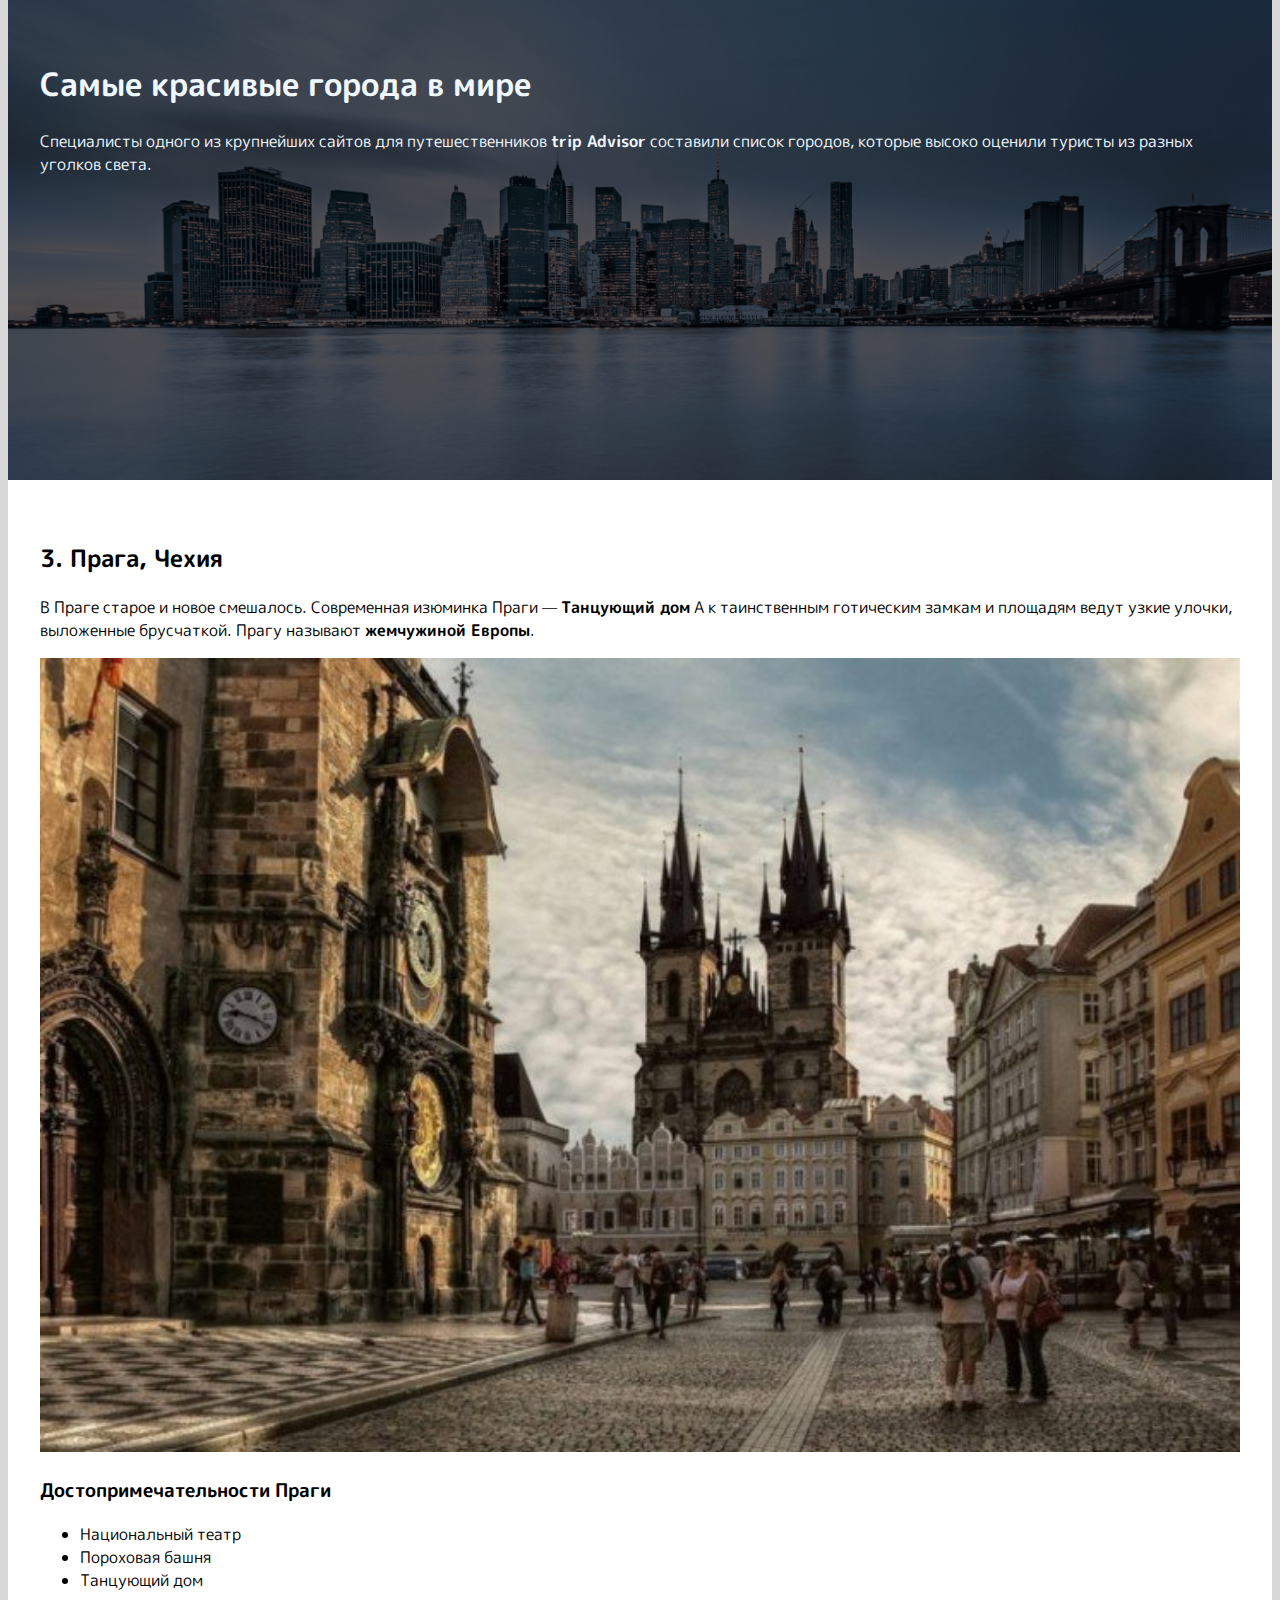
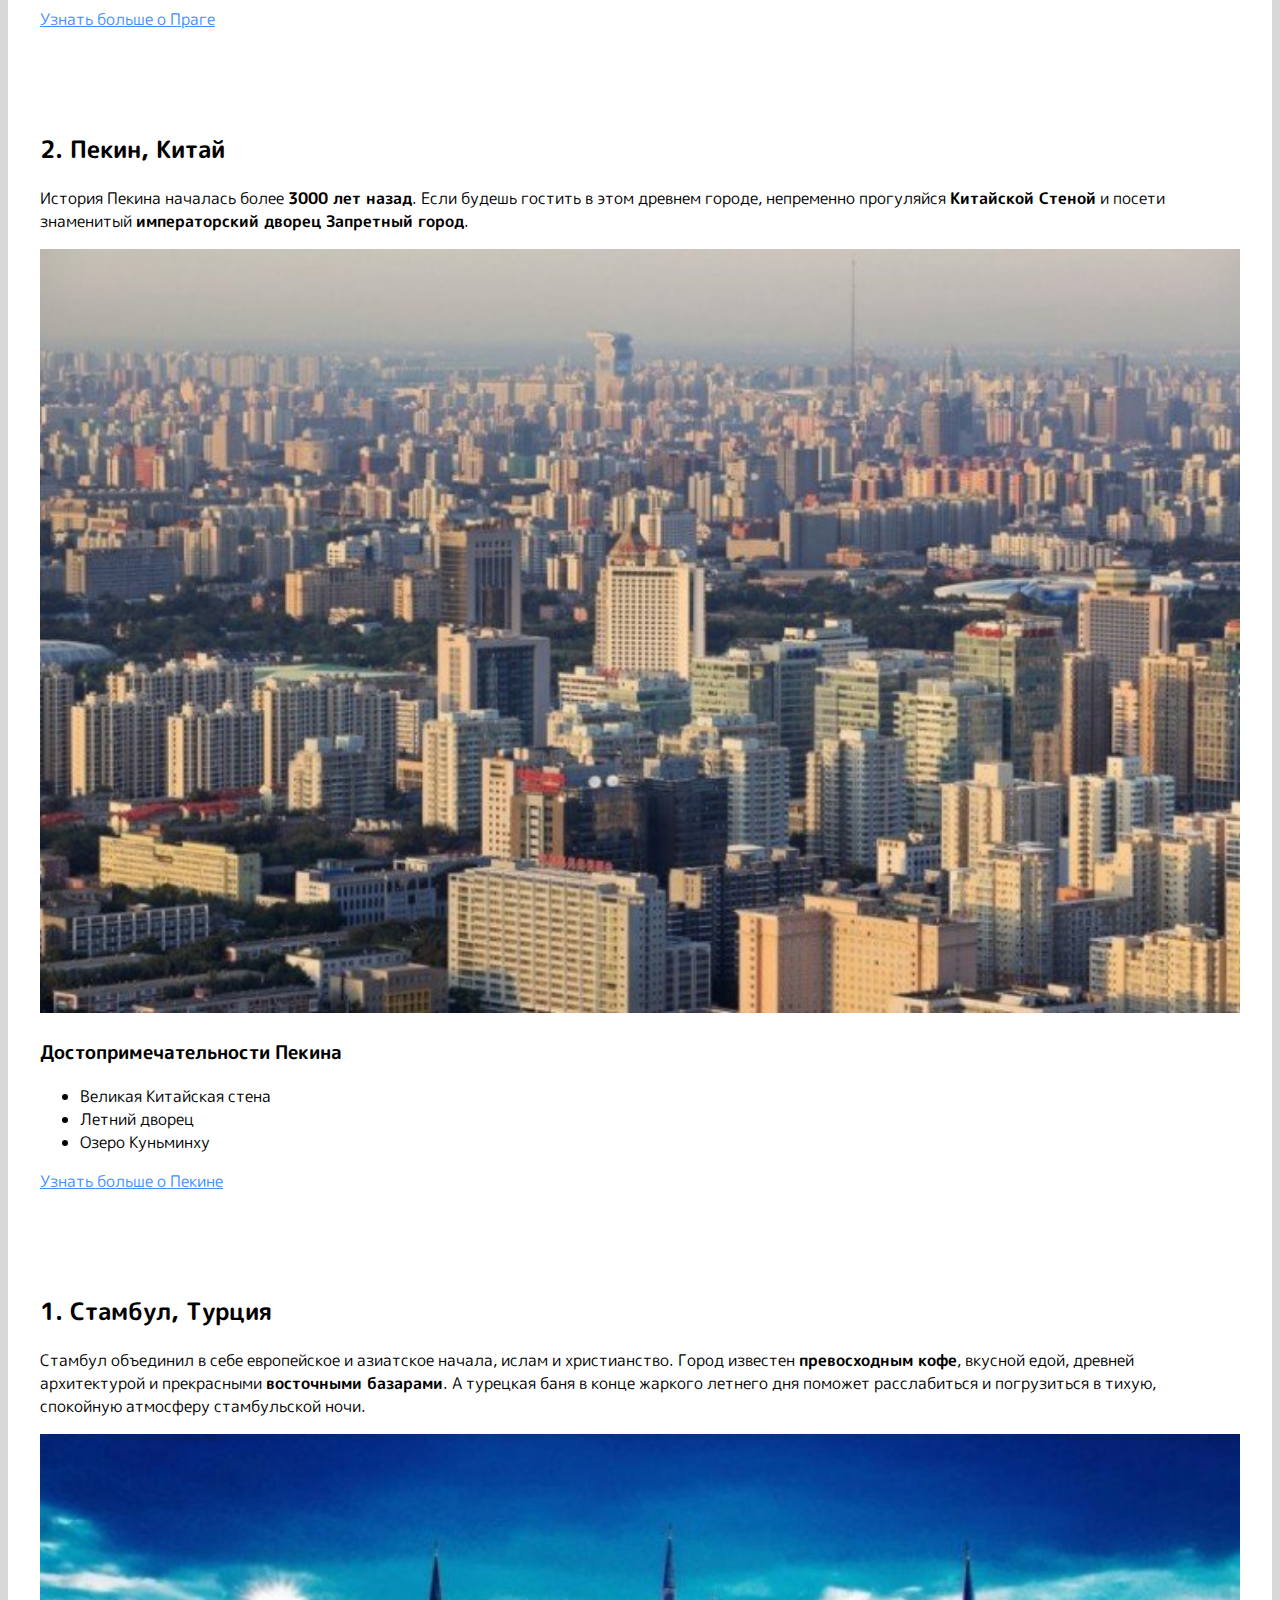
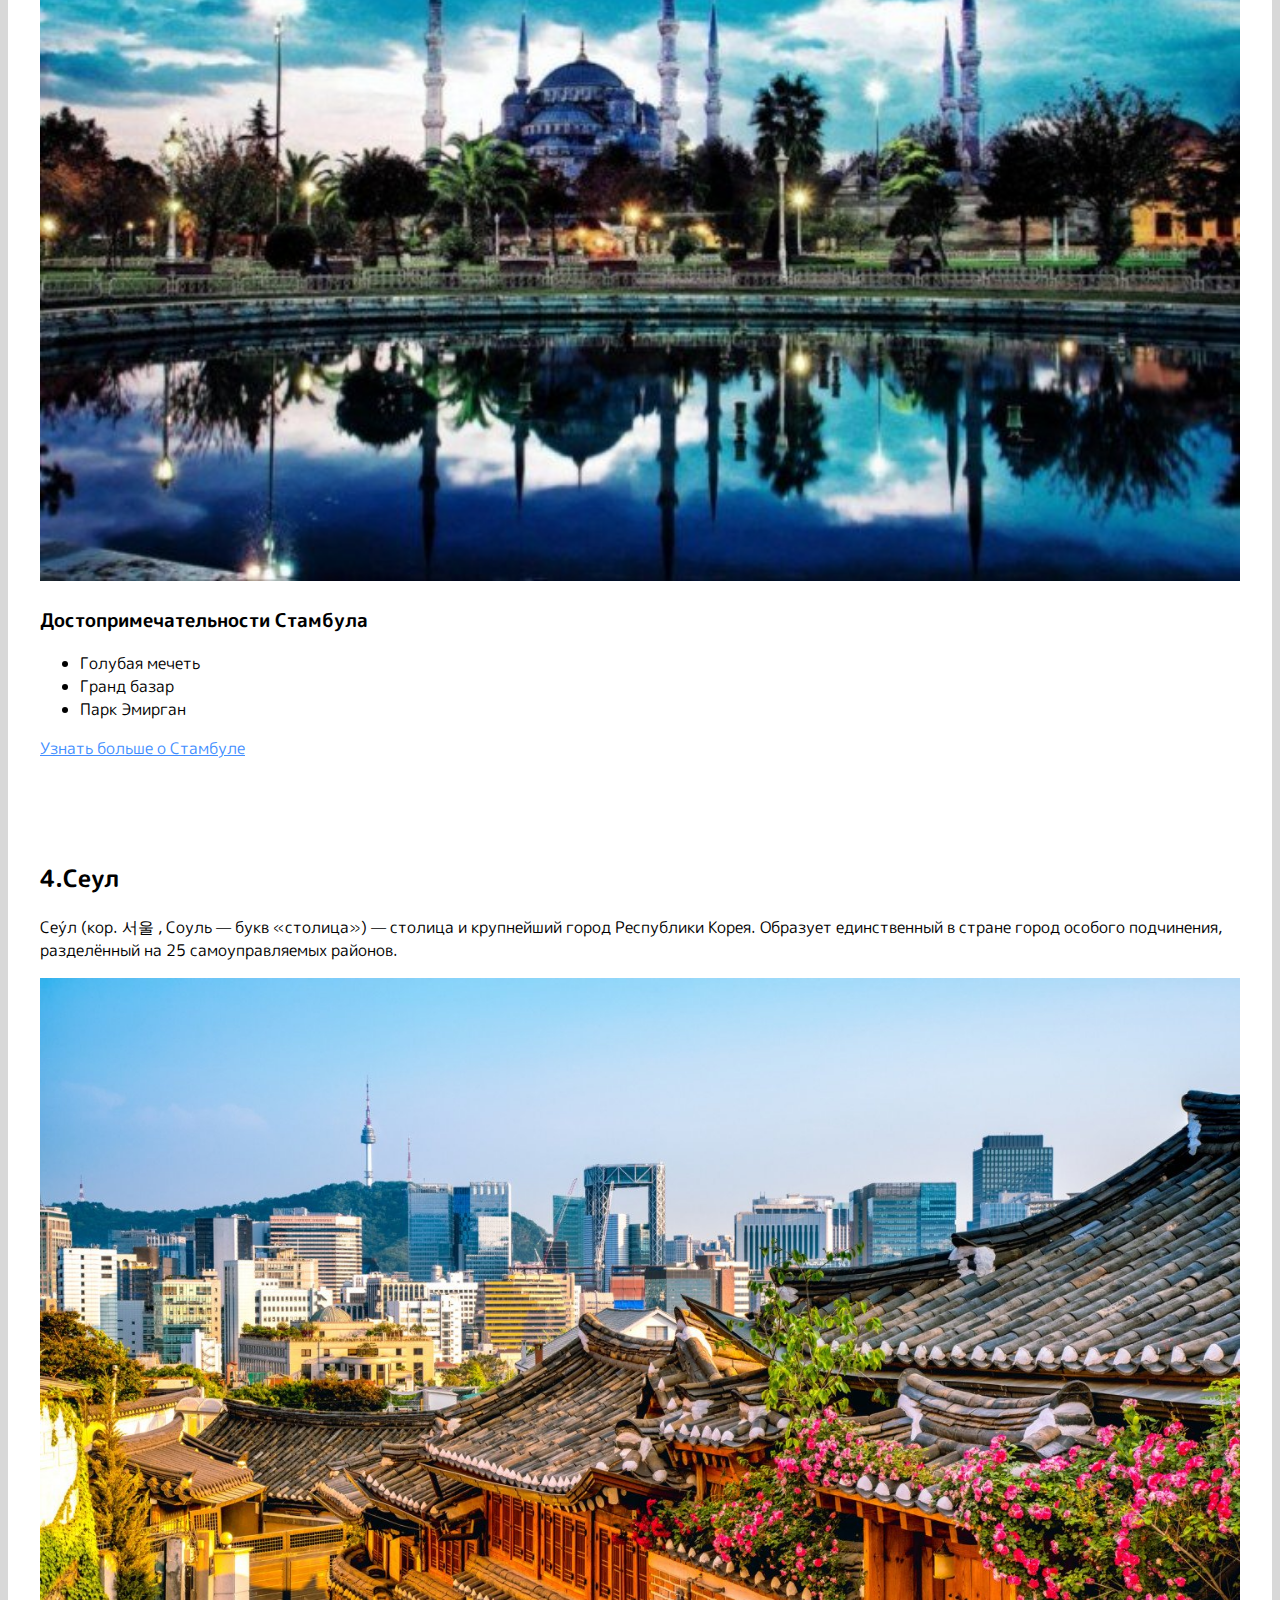
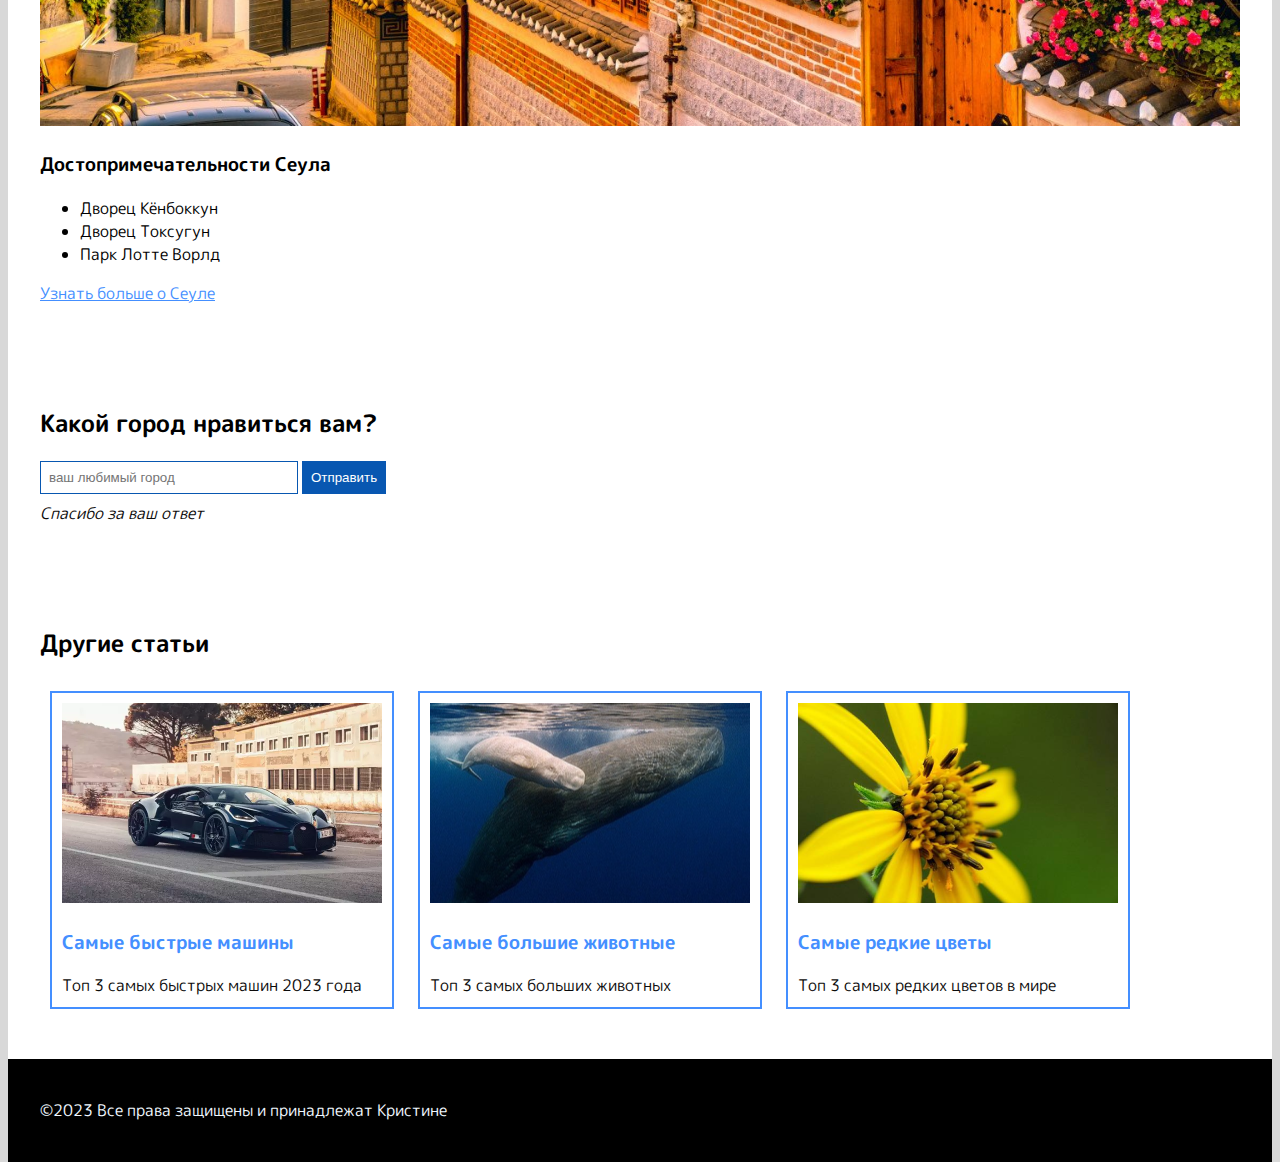
==== index.html @ 7f2364d7 "Add files via upload" ====
<!DOCTYPE html>
<html lang="ru">

<head>
    <link rel="preconnect" href="https://fonts.googleapis.com">
    <link rel="preconnect" href="https://fonts.gstatic.com" crossorigin>
    <link href="https://fonts.googleapis.com/css2?family=M+PLUS+Rounded+1c:wght@400;900&display=swap" rel="stylesheet">
    <meta charset="UTF-8">
    <meta http-equiv="X-UA-Compatible" content="IE=edge">
    <meta name="viewport" content="width=device-width, initial-scale=1.0">
    <title>TOP3</title>
    <link rel="stylesheet" href="./css/style.css">
</head>

<body>
    <header>
        <h1>Самые красивые города в мире</h1>
        <p>
            Специалисты одного из крупнейших сайтов для путешественников <b>trip Advisor</b> составили список городов,
            которые
            высоко оценили туристы из разных уголков света.
        </p>
    </header>


    <section>
        <h2>3. Прага, Чехия</h2>
        <p>
            В Праге старое и новое смешалось. Современная изюминка Праги — <b>Танцующий дом</b> А к таинственным
            готическим
            замкам и площадям ведут узкие улочки, выложенные брусчаткой. Прагу называют <b>жемчужиной Европы</b>.
        </p>
        <img src="./img/Прага.jpg" alt="площадь в праге">
        <h3>Достопримечательности Праги</h3>
        <ul>
            <li>Национальный театр</li>
            <li>Пороховая башня</li>
            <li>Танцующий дом</li>
        </ul>
        <a href="https://ru.wikipedia.org/wiki/%D0%9F%D1%80%D0%B0%D0%B3%D0%B0">Узнать больше о Праге</a>
    </section>

    <section>
        <h2>2. Пекин, Китай</h2>
        <p>
            История Пекина началась более <b>3000 лет назад</b>. Если будешь гостить в этом древнем городе, непременно
            прогуляйся <b>Китайской Стеной</b> и посети знаменитый <b>императорский дворец Запретный город</b>.
        </p>
        <img src="./img/Пекин.jpg" alt="вид на пекин сверху">
        <h3>Достопримечательности Пекина</h3>
        <ul>
            <li>Великая Китайская стена</li>
            <li>Летний дворец</li>
            <li>Озеро Куньминху</li>
        </ul>
        <a href="https://ru.wikipedia.org/wiki/%D0%9F%D0%B5%D0%BA%D0%B8%D0%BD">Узнать больше о Пекине</a>
    </section>

    <section>
        <h2>1. Стамбул, Турция</h2>
        <p>
            Стамбул объединил в себе европейское и азиатское начала, ислам и христианство. Город известен
            <b>превосходным
                кофе</b>, вкусной едой, древней архитектурой и прекрасными <b>восточными базарами</b>. А турецкая баня в
            конце жаркого летнего дня поможет расслабиться и погрузиться в тихую, спокойную атмосферу стамбульской ночи.
        </p>
        <img src="./img/Стамбул.jpg" alt="дворец в стамбуле">
        <h3>Достопримечательности Стамбула</h3>
        <ul>
            <li>Голубая мечеть</li>
            <li>Гранд базар</li>
            <li>Парк Эмирган</li>
        </ul>
        <a href="https://ru.wikipedia.org/wiki/%D0%A1%D1%82%D0%B0%D0%BC%D0%B1%D1%83%D0%BB">Узнать больше о Стамбуле</a>
    </section>


    <section>
        <h2>4.Сеул</h2>
        <p>
            Сеу́л (кор. 서울 , Соуль — букв «столица») — столица и крупнейший город Республики Корея. Образует
            единственный в
            стране город особого подчинения, разделённый на 25 самоуправляемых районов.
        </p>
        <img width="700" src="./img/1667575021_8-sportishka-com-p-dostoprimechatelnosti-korei-seul-krasivo-9.jpg"
            alt="старые улицы Сеула">
        <h3>Достопримечательности Сеула</h3>
        <ul>
            <li>Дворец Кёнбоккун</li>
            <li>Дворец Токсугун</li>
            <li>Парк Лотте Ворлд</li>
        </ul>
        <a href="https://ru.wikipedia.org/wiki/%D0%A1%D0%B5%D1%83%D0%BB">Узнать больше о Сеуле</a>
    </section>

    <section>
        <h2>Какой город нравиться вам?</h2>
        <input type="text" placeholder="ваш любимый город">
        <button>Отправить</button>
        <br>
        <span><i>Спасибо за ваш ответ</i></span>
    </section>


    <section>
        <h2>Другие статьи</h2>
        <a class="link-page" href="">
            <img src="./img/Top3Car.png" alt="sportcar">
            <h3>Самые быстрые машины</h3>
            <span>Топ 3 самых быстрых машин 2023 года</span>
        </a>

        <a class="link-page" href="">
            <img src="./img/Top3Enimals.png" alt="синий кит">
            <h3>Самые большие животные</h3>
            <span>Топ 3 самых больших животных</span>
        </a>

        <a class="link-page" href="">
            <img src="./img/Top3Plants.png" alt="желтый цветок">
            <h3>Самые редкие цветы</h3>
            <span>Топ 3 самых редких цветов в мире</span>
        </a>
    </section>


    <footer>
        <span>©2023 Все права защищены и принадлежат Кристине</span>
    </footer>
</body>

</html>
---- css/style.css ----
a {
    color: rgb(68, 143, 255);
}

.link-page {
    display: inline-block;
    border: 2px solid rgb(68, 143, 255);
    margin: 10px 10px 10px 10px;
    padding: 10px 10px 10px 10px;
    text-decoration: none;
    transition: 0.5s;
}

/* *{
    border: 1px solid red;
} */
span {
    color: rgb(12, 11, 11);
}

footer {
    background-color: black;
    max-width: 1200px;
    padding: 40px 32px 40px 32px;
    margin:auto;
}

header {
    background-color: rgb(8, 87, 177);
    max-width: 1200px;
    padding: 40px 32px 40px 32px;
    height: 400px;
    margin:auto;
    background-image: url(../img/headerBGTown.png);
    background-size:cover;
    background-repeat: no-repeat;
    background-position: center;
    color: aliceblue;
}
body {
    background-color: rgb(216,216,216);
    margin: 0;
    font-family: Arial, Helvetica, sans-serif;
    font-family: 'M PLUS Rounded 1c', sans-serif;
}
section{
    background-color: rgb(255, 255, 255);
    max-width:1200px;
    padding: 40px 32px 40px 32px;
    margin:auto;
}
footer span{
    color: aliceblue;
}
.link-page:hover{
    background-color: rgb(209, 236, 238);
}
input{
    padding: 8px 8px 8px 8px;
    width: 100%;
    max-width: 240px;
    border: 1px solid rgb(8, 87, 177);
    margin-bottom: 8px;
}
button{
    padding: 8px 8px 8px 8px;
    background-color: rgb(8, 87, 177);
    border: 1px solid rgb(8, 87, 177);
    color: rgb(255, 255, 255);
    margin: 0 0 8px 0;
    transition: 0.5s;
    cursor: pointer;
}
   button:hover{
    background-color: rgb(255, 255, 255);
    color: rgb(8, 87, 177);
   }
   a:hover{
    transition: 0.5s;
    color: rgb(18, 17, 22);
   }
    img{
        width: 100%;
    }
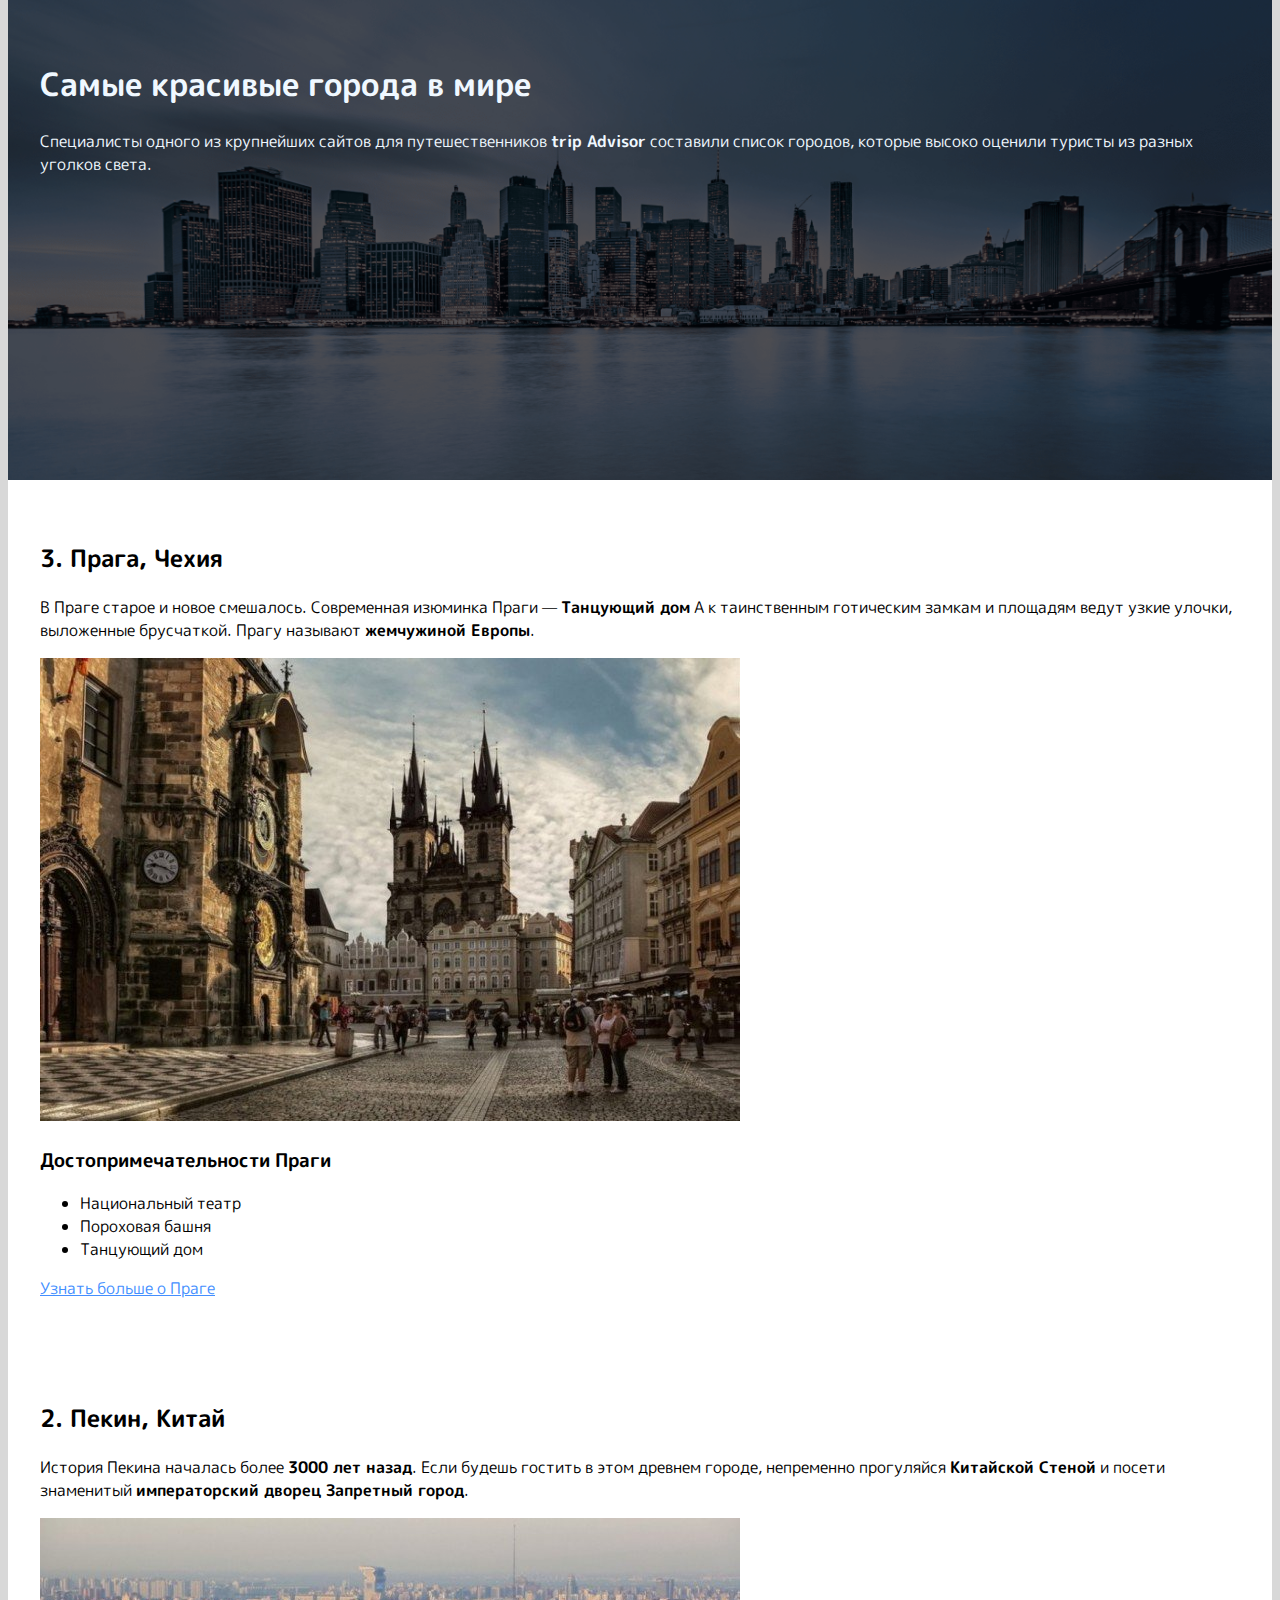
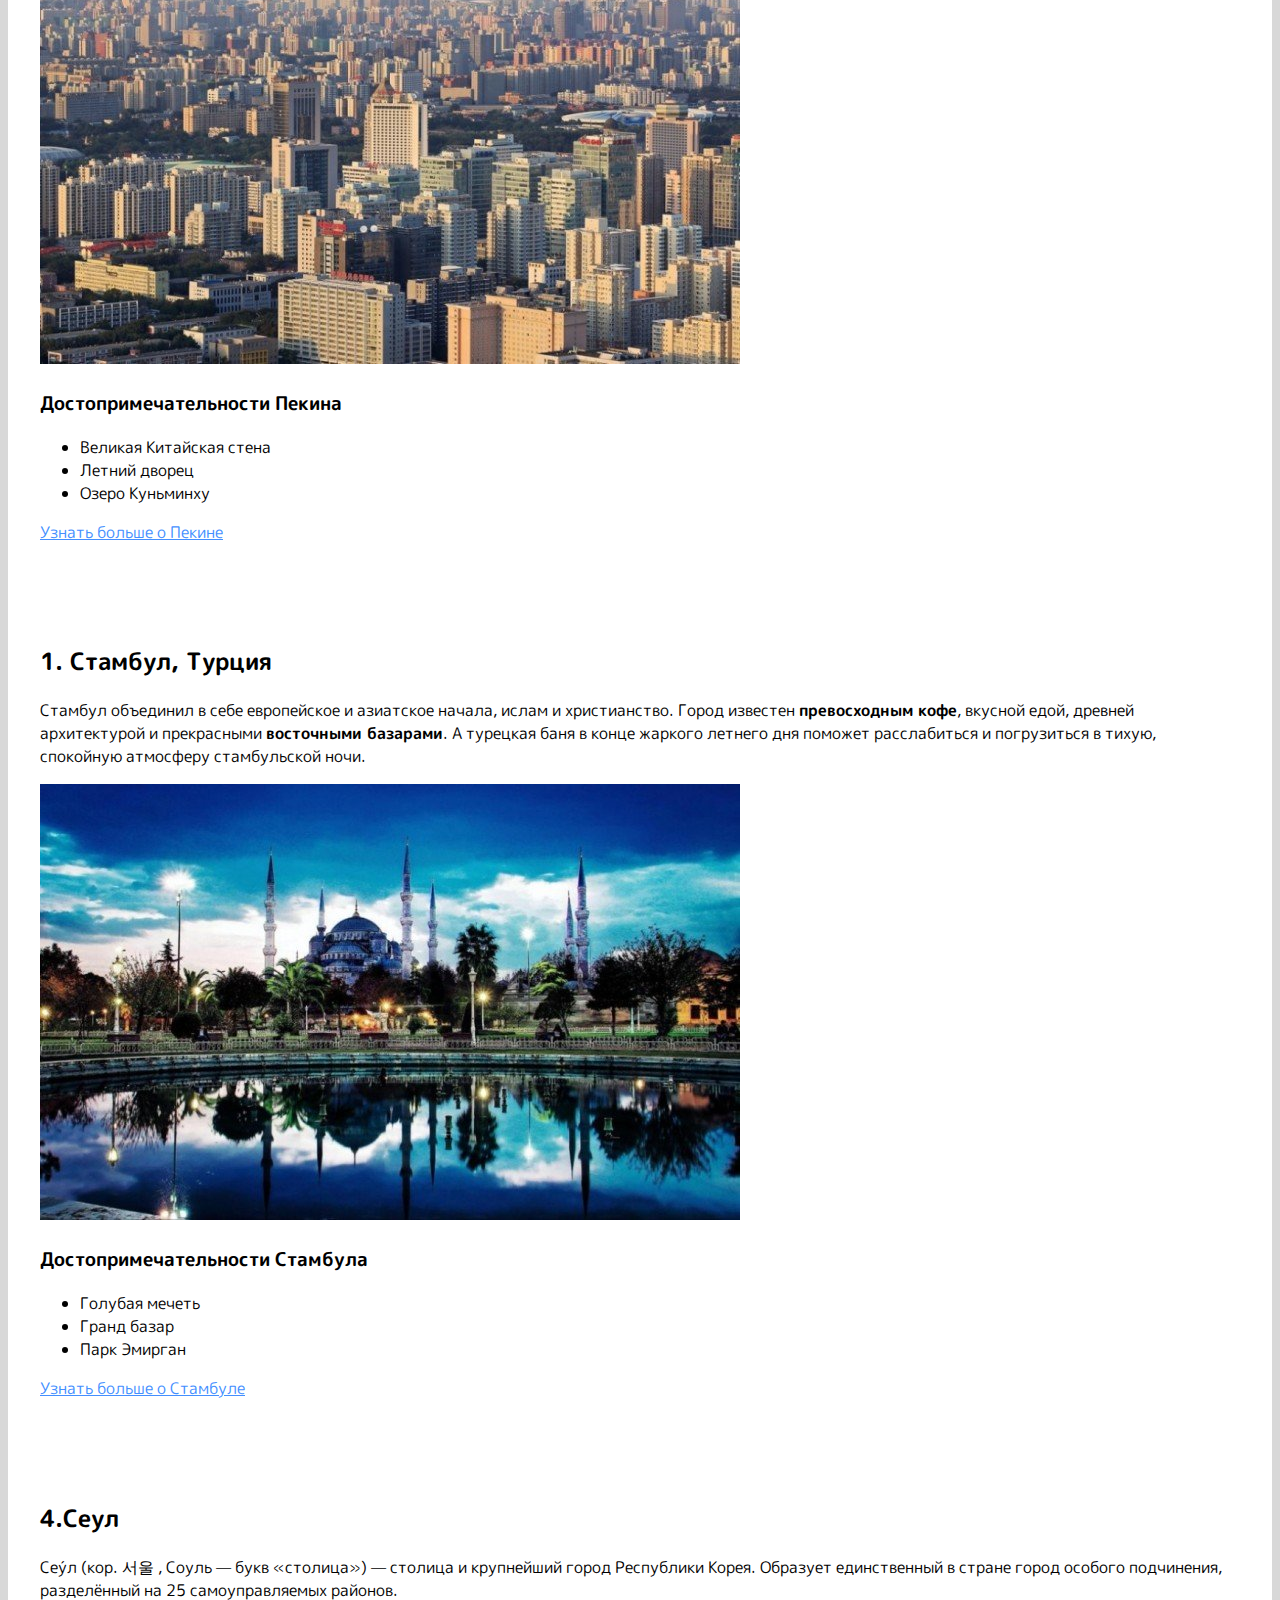
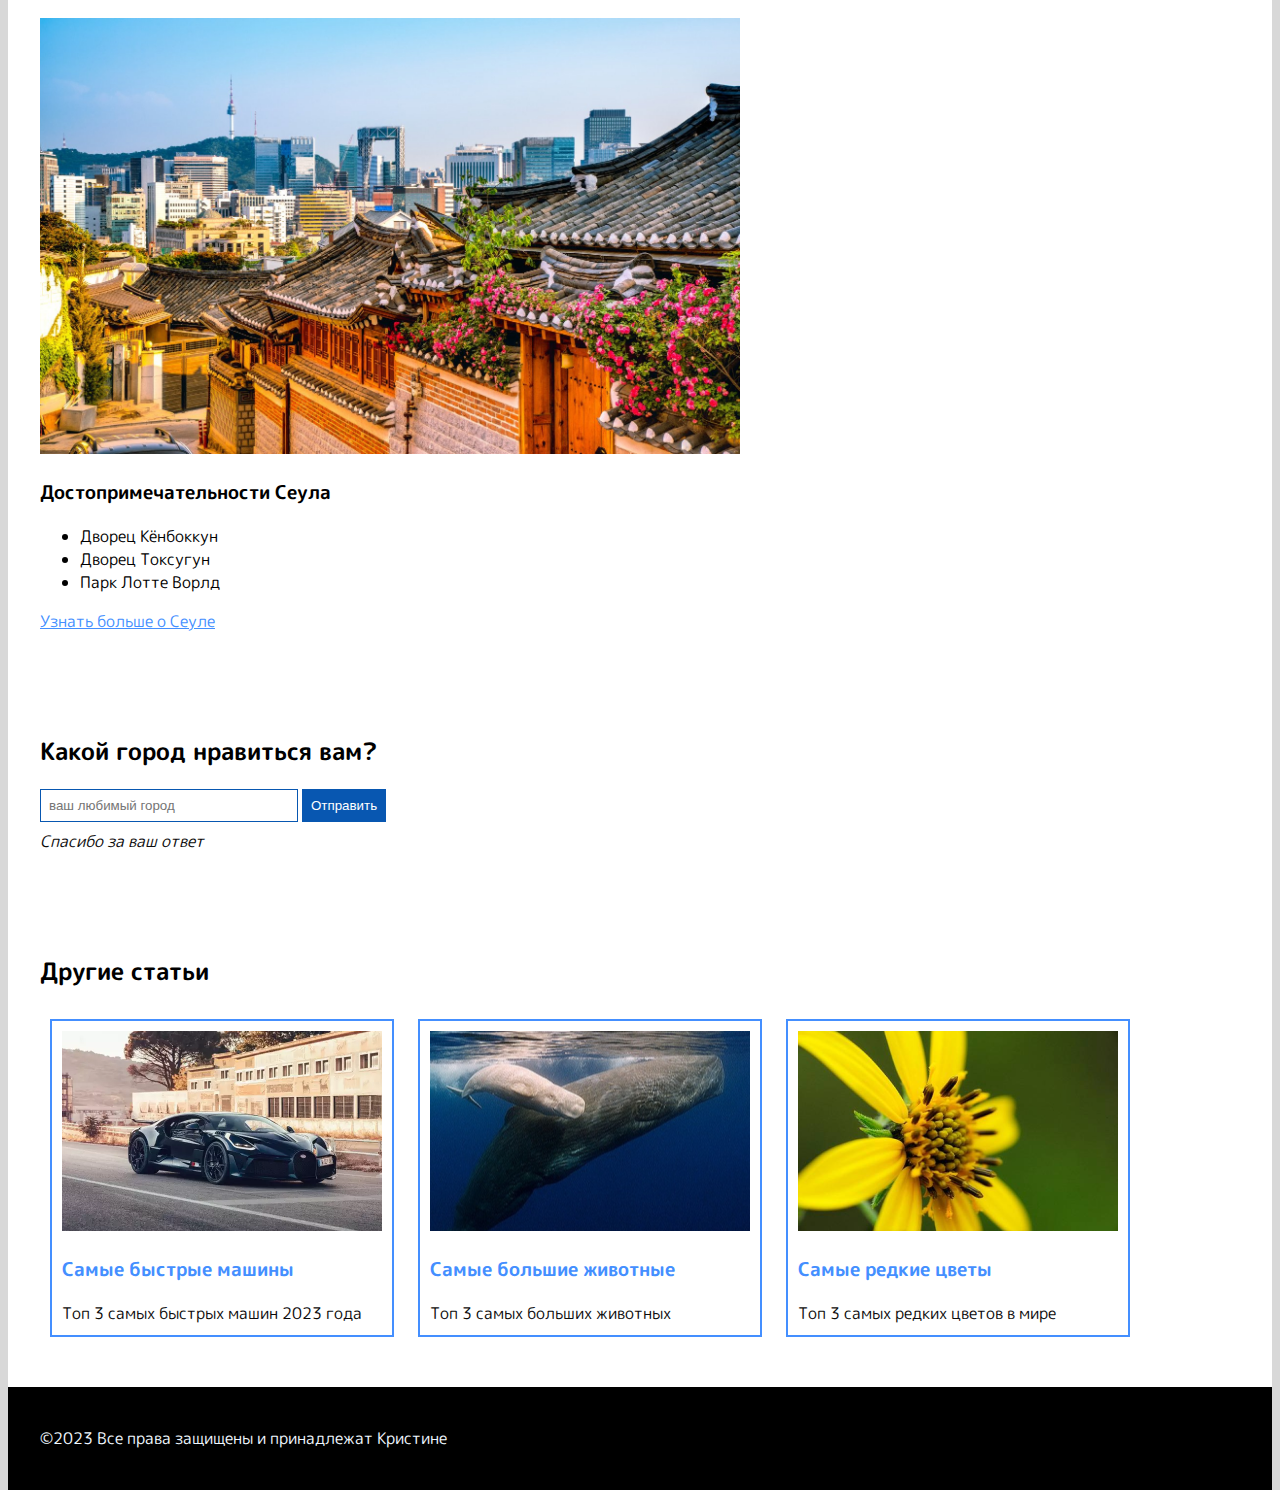
==== commit 748835be: "Add files via upload" ====
--- a/index.html
+++ b/index.html
@@ -104,19 +104,19 @@
 
     <section>
         <h2>Другие статьи</h2>
-        <a class="link-page" href="">
+        <a class="link-page" href="./car.html">
             <img src="./img/Top3Car.png" alt="sportcar">
             <h3>Самые быстрые машины</h3>
             <span>Топ 3 самых быстрых машин 2023 года</span>
         </a>
 
-        <a class="link-page" href="">
+        <a class="link-page" href="./animal.html">
             <img src="./img/Top3Enimals.png" alt="синий кит">
             <h3>Самые большие животные</h3>
             <span>Топ 3 самых больших животных</span>
         </a>
 
-        <a class="link-page" href="">
+        <a class="link-page" href="./flowers.html">
             <img src="./img/Top3Plants.png" alt="желтый цветок">
             <h3>Самые редкие цветы</h3>
             <span>Топ 3 самых редких цветов в мире</span>
--- a/css/style.css
+++ b/css/style.css
@@ -22,7 +22,7 @@
     background-color: black;
     max-width: 1200px;
     padding: 40px 32px 40px 32px;
-    margin:auto;
+    margin: auto;
 }
 
 header {
@@ -30,39 +30,45 @@
     max-width: 1200px;
     padding: 40px 32px 40px 32px;
     height: 400px;
-    margin:auto;
+    margin: auto;
     background-image: url(../img/headerBGTown.png);
-    background-size:cover;
+    background-size: cover;
     background-repeat: no-repeat;
     background-position: center;
     color: aliceblue;
 }
+
 body {
-    background-color: rgb(216,216,216);
+    background-color: rgb(216, 216, 216);
     margin: 0;
     font-family: Arial, Helvetica, sans-serif;
     font-family: 'M PLUS Rounded 1c', sans-serif;
 }
-section{
+
+section {
     background-color: rgb(255, 255, 255);
-    max-width:1200px;
+    max-width: 1200px;
     padding: 40px 32px 40px 32px;
-    margin:auto;
+    margin: auto;
 }
-footer span{
+
+footer span {
     color: aliceblue;
 }
-.link-page:hover{
+
+.link-page:hover {
     background-color: rgb(209, 236, 238);
 }
-input{
+
+input {
     padding: 8px 8px 8px 8px;
     width: 100%;
     max-width: 240px;
     border: 1px solid rgb(8, 87, 177);
     margin-bottom: 8px;
 }
-button{
+
+button {
     padding: 8px 8px 8px 8px;
     background-color: rgb(8, 87, 177);
     border: 1px solid rgb(8, 87, 177);
@@ -71,15 +77,28 @@
     transition: 0.5s;
     cursor: pointer;
 }
-   button:hover{
+
+button:hover {
     background-color: rgb(255, 255, 255);
     color: rgb(8, 87, 177);
-   }
-   a:hover{
+}
+
+a:hover {
     transition: 0.5s;
     color: rgb(18, 17, 22);
-   }
-    img{
-        width: 100%;
-    }
+}
 
+img {
+    width: 100%;
+    max-width: 700px;
+}
+header.car{
+    background-image: url(../img/headerBGCar.png);
+}
+
+header.animal{
+    background-image: url(../img/headerBGEnimals.png);
+}
+header.flowers{
+    background-image: url(../img/headerBGPlants.png);
+}